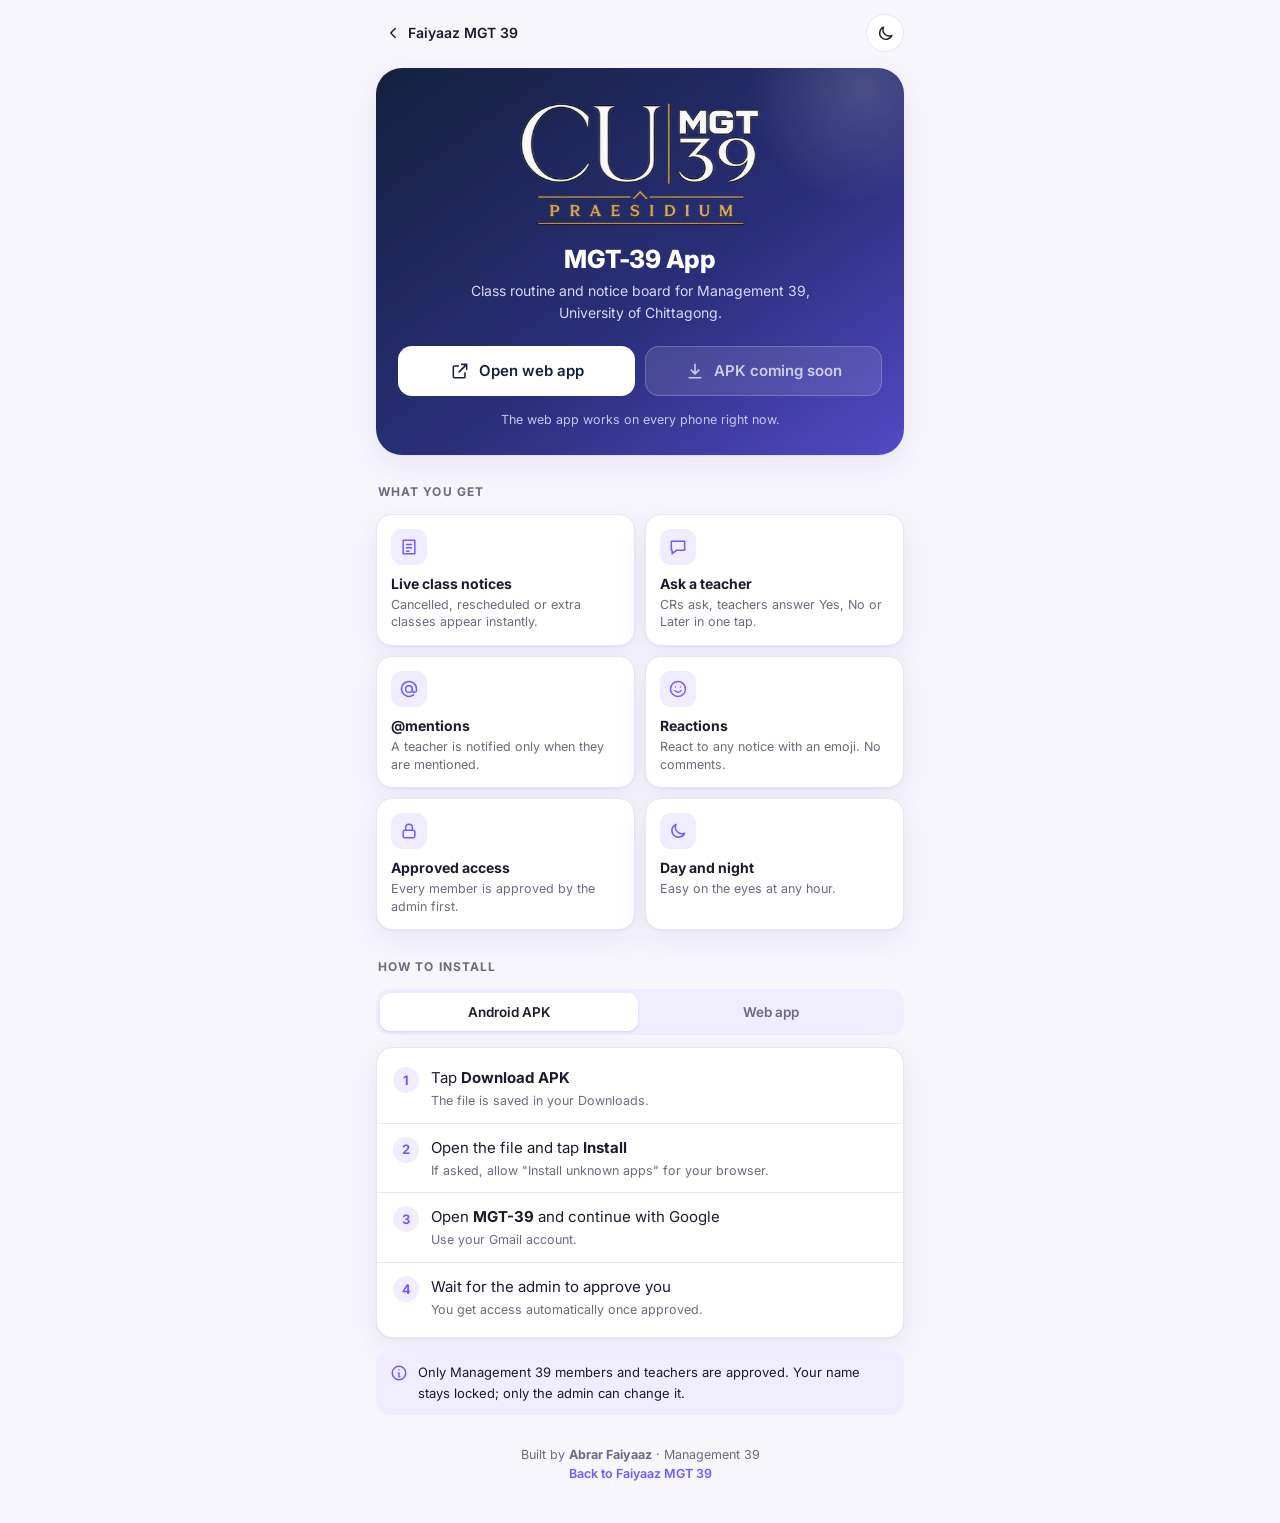
==== app.html @ 3774d243 "Add files via upload" ====
<!DOCTYPE html>
<html lang="en"><head><meta charset="utf-8">
<meta name="viewport" content="width=device-width, initial-scale=1, viewport-fit=cover">
<meta name="theme-color" content="#6d5dfc">
<title>MGT-39 App · Faiyaaz MGT 39</title>
<meta name="description" content="MGT-39: class routine and notice board for Management 39, University of Chittagong. Open the web app or download the Android APK.">
<meta property="og:title" content="MGT-39 App · Faiyaaz MGT 39">
<meta property="og:description" content="Class routine and notice board for Management 39, University of Chittagong.">
<link rel="preconnect" href="https://fonts.googleapis.com"><link rel="preconnect" href="https://fonts.gstatic.com" crossorigin>
<link rel="stylesheet" href="https://fonts.googleapis.com/css2?family=Inter:wght@400;500;600;700;800&display=swap" media="print" onload="this.media='all'">
<script>try{var t=localStorage.getItem("mgt_app_theme");if(t)document.documentElement.setAttribute("data-theme",t)}catch(e){}</script>
<style>
:root{--bg:#f7f6fd;--card:#fff;--ink:#1c1b2e;--mu:#6c6a80;--line:#e8e6f5;--ac:#6d5dfc;--soft:#efedff;--ok:#2f9e6e;--sh:0 1px 2px rgba(60,50,140,.06),0 10px 30px rgba(60,50,140,.08);color-scheme:light}
:root[data-theme="dark"]{--bg:#12111c;--card:#1b1a29;--ink:#ecebf7;--mu:#a09fb8;--line:#2a2940;--ac:#9086ff;--soft:#25233a;--sh:none;color-scheme:dark}
@media (prefers-color-scheme:dark){:root:not([data-theme="light"]){--bg:#12111c;--card:#1b1a29;--ink:#ecebf7;--mu:#a09fb8;--line:#2a2940;--ac:#9086ff;--soft:#25233a;--sh:none;color-scheme:dark}}
*{box-sizing:border-box;-webkit-tap-highlight-color:transparent}
html{-webkit-text-size-adjust:100%;scroll-behavior:smooth}
body{margin:0;background:var(--bg);color:var(--ink);font:15px/1.55 Inter,system-ui,-apple-system,"Segoe UI",Roboto,sans-serif;-webkit-font-smoothing:antialiased;transition:background-color .25s,color .25s}
.wrap{max-width:560px;margin:0 auto;padding:calc(env(safe-area-inset-top,0px) + 14px) 16px calc(40px + env(safe-area-inset-bottom,0px))}
.top{display:flex;align-items:center;justify-content:space-between;margin-bottom:16px}
.back{display:inline-flex;align-items:center;gap:6px;color:var(--ink);text-decoration:none;font-weight:600;font-size:14px;padding:8px 12px 8px 8px;border-radius:99px}
.back:active{background:var(--soft)}
.ib{width:38px;height:38px;border-radius:50%;border:1px solid var(--line);background:var(--card);color:var(--ink);display:flex;align-items:center;justify-content:center;cursor:pointer;outline:none}
svg{flex:0 0 auto}
.hero{position:relative;overflow:hidden;border-radius:26px;padding:34px 22px 26px;color:#fff;text-align:center;background:linear-gradient(145deg,#14213d 0%,#2a2f7b 58%,#6d5dfc 130%);box-shadow:var(--sh)}
.hero::after{content:"";position:absolute;width:260px;height:260px;right:-90px;top:-110px;border-radius:50%;background:radial-gradient(circle,rgba(255,255,255,.16),transparent 65%);pointer-events:none}
.hero img{width:min(66%,240px);height:auto;display:block;margin:0 auto 18px;animation:rise .8s cubic-bezier(.2,.7,.2,1) both}
.hero h1{font-size:25px;line-height:1.2;margin:0 0 6px;font-weight:800;letter-spacing:-.01em}
.hero p{margin:0 auto;max-width:340px;color:#d6d9f5;font-size:14px}
.cta{display:flex;flex-direction:column;gap:10px;margin-top:22px}
.btn{display:flex;align-items:center;justify-content:center;gap:9px;height:50px;border-radius:14px;font:600 15px Inter,system-ui,sans-serif;text-decoration:none;border:0;cursor:pointer;transition:transform .12s ease,opacity .2s}
.btn:active{transform:scale(.98)}
.btn.p{background:#fff;color:#14213d}
.btn.g{background:rgba(255,255,255,.14);color:#fff;box-shadow:inset 0 0 0 1px rgba(255,255,255,.28)}
.btn.off{opacity:.75;cursor:default}.btn.off:active{transform:none}
.meta{margin-top:14px;font-size:12.5px;color:#c4c8ee}
.sec{margin:28px 2px 12px;font-size:12px;font-weight:700;letter-spacing:.09em;text-transform:uppercase;color:var(--mu)}
.grid{display:grid;grid-template-columns:1fr 1fr;gap:10px}
.f{background:var(--card);border:1px solid var(--line);border-radius:16px;padding:14px;box-shadow:var(--sh)}
.f i{display:flex;width:36px;height:36px;border-radius:11px;background:var(--soft);color:var(--ac);align-items:center;justify-content:center;margin-bottom:10px}
.f b{display:block;font-size:14px;line-height:1.3;margin-bottom:3px}
.f span{font-size:12.5px;color:var(--mu);line-height:1.4;display:block}
.seg{display:grid;grid-template-columns:1fr 1fr;gap:4px;padding:4px;background:var(--soft);border-radius:13px;margin-bottom:12px}
.seg button{height:38px;border:0;border-radius:10px;background:transparent;color:var(--mu);font:600 13.5px Inter,system-ui,sans-serif;cursor:pointer;outline:none;transition:background-color .2s,color .2s}
.seg button.on{background:var(--card);color:var(--ink);box-shadow:0 1px 3px rgba(0,0,0,.12)}
.steps{counter-reset:s;list-style:none;margin:0;padding:6px 0;background:var(--card);border:1px solid var(--line);border-radius:16px;box-shadow:var(--sh)}
.steps li{counter-increment:s;display:flex;gap:12px;padding:12px 16px;align-items:flex-start}
.steps li+li{border-top:1px solid var(--line)}
.steps li::before{content:counter(s);flex:0 0 26px;height:26px;border-radius:50%;background:var(--soft);color:var(--ac);font-weight:700;font-size:13px;display:flex;align-items:center;justify-content:center;margin-top:1px}
.steps small{display:block;color:var(--mu);font-size:12.5px;margin-top:2px}
.hide{display:none}
.note{display:flex;gap:10px;align-items:flex-start;margin-top:12px;padding:12px 14px;border-radius:14px;background:var(--soft);color:var(--ink);font-size:13px}
.note svg{color:var(--ac);margin-top:2px}
.foot{margin-top:30px;text-align:center;color:var(--mu);font-size:12.5px}
.foot a{color:var(--ac);font-weight:600;text-decoration:none}
@keyframes rise{from{opacity:0;transform:translateY(10px) scale(.96)}to{opacity:1;transform:none}}
@media (min-width:480px){.cta{flex-direction:row}.cta .btn{flex:1}}
@media (prefers-reduced-motion:reduce){*{animation:none!important;transition:none!important}}
</style></head><body>
<div class="wrap">
  <div class="top">
    <a class="back" href="./#/"><svg width="18" height="18" viewBox="0 0 24 24" fill="none" stroke="currentColor" stroke-width="1.9" stroke-linecap="round" stroke-linejoin="round"><path d="M15 6l-6 6 6 6"/></svg>Faiyaaz MGT 39</a>
    <button class="ib" id="tg" aria-label="Day or night mode"></button>
  </div>

  <section class="hero">
    <img src="[data-uri]" alt="CU MGT-39 Praesidium">
    <h1>MGT-39 App</h1>
    <p>Class routine and notice board for Management 39, University of Chittagong.</p>
    <div class="cta">
      <a class="btn p" id="web" href="https://abrarfaiyaaz89.github.io/MGT-39/" target="_blank" rel="noopener"><svg width="20" height="20" viewBox="0 0 24 24" fill="none" stroke="currentColor" stroke-width="1.9" stroke-linecap="round" stroke-linejoin="round"><path d="M14 4h6v6M20 4l-9 9M18 14v5a1 1 0 01-1 1H5a1 1 0 01-1-1V7a1 1 0 011-1h5"/></svg>Open web app</a>
      <a class="btn g" id="apk" href="#"><svg width="20" height="20" viewBox="0 0 24 24" fill="none" stroke="currentColor" stroke-width="1.9" stroke-linecap="round" stroke-linejoin="round"><path d="M12 4v11M7.5 11l4.5 4.5 4.5-4.5M5 20h14"/></svg><span id="apkt">Download APK</span></a>
    </div>
    <div class="meta" id="meta"></div>
  </section>

  <div class="sec">What you get</div>
  <div class="grid">
    <div class="f"><i><svg width="20" height="20" viewBox="0 0 24 24" fill="none" stroke="currentColor" stroke-width="1.8" stroke-linecap="round" stroke-linejoin="round"><path d="M5 4h14v16H5z M9 9h6 M9 13h6 M9 17h3"/></svg></i><b>Live class notices</b><span>Cancelled, rescheduled or extra classes appear instantly.</span></div>
    <div class="f"><i><svg width="20" height="20" viewBox="0 0 24 24" fill="none" stroke="currentColor" stroke-width="1.8" stroke-linecap="round" stroke-linejoin="round"><path d="M4 5h16v11H10l-5 4v-4H4z"/></svg></i><b>Ask a teacher</b><span>CRs ask, teachers answer Yes, No or Later in one tap.</span></div>
    <div class="f"><i><svg width="20" height="20" viewBox="0 0 24 24" fill="none" stroke="currentColor" stroke-width="1.8" stroke-linecap="round" stroke-linejoin="round"><circle cx="12" cy="12" r="4"/><path d="M16 12v1.5a2.5 2.5 0 005 0V12a9 9 0 10-3.5 7.1"/></svg></i><b>@mentions</b><span>A teacher is notified only when they are mentioned.</span></div>
    <div class="f"><i><svg width="20" height="20" viewBox="0 0 24 24" fill="none" stroke="currentColor" stroke-width="1.8" stroke-linecap="round" stroke-linejoin="round"><circle cx="12" cy="12" r="9"/><path d="M8.5 14c.9 1.2 2.1 1.8 3.5 1.8s2.6-.6 3.5-1.8M9 9.5h.01M15 9.5h.01"/></svg></i><b>Reactions</b><span>React to any notice with an emoji. No comments.</span></div>
    <div class="f"><i><svg width="20" height="20" viewBox="0 0 24 24" fill="none" stroke="currentColor" stroke-width="1.8" stroke-linecap="round" stroke-linejoin="round"><rect x="5" y="11" width="14" height="9" rx="2"/><path d="M8 11V8a4 4 0 018 0v3"/></svg></i><b>Approved access</b><span>Every member is approved by the admin first.</span></div>
    <div class="f"><i><svg width="20" height="20" viewBox="0 0 24 24" fill="none" stroke="currentColor" stroke-width="1.8" stroke-linecap="round" stroke-linejoin="round"><path d="M20 14.5A8 8 0 019.5 4a8 8 0 1010.5 10.5z"/></svg></i><b>Day and night</b><span>Easy on the eyes at any hour.</span></div>
  </div>

  <div class="sec">How to install</div>
  <div class="seg"><button class="on" data-t="apk">Android APK</button><button data-t="web">Web app</button></div>
  <ol class="steps" id="s-apk">
    <li><div>Tap <b>Download APK</b><small>The file is saved in your Downloads.</small></div></li>
    <li><div>Open the file and tap <b>Install</b><small>If asked, allow "Install unknown apps" for your browser.</small></div></li>
    <li><div>Open <b>MGT-39</b> and continue with Google<small>Use your Gmail account.</small></div></li>
    <li><div>Wait for the admin to approve you<small>You get access automatically once approved.</small></div></li>
  </ol>
  <ol class="steps hide" id="s-web">
    <li><div>Open the web app in <b>Chrome</b> (Safari on iPhone)<small>Tap <b>Open web app</b> above.</small></div></li>
    <li><div>Tap the browser menu, then <b>Install app</b><small>On iPhone: Share, then <b>Add to Home Screen</b>.</small></div></li>
    <li><div>Open <b>MGT-39</b> from your home screen<small>Continue with Google using your Gmail.</small></div></li>
    <li><div>Wait for the admin to approve you<small>You get access automatically once approved.</small></div></li>
  </ol>
  <div class="note"><svg width="18" height="18" viewBox="0 0 24 24" fill="none" stroke="currentColor" stroke-width="1.9" stroke-linecap="round" stroke-linejoin="round"><circle cx="12" cy="12" r="9"/><path d="M12 8h.01M11 12h1v5h1"/></svg><div>Only Management 39 members and teachers are approved. Your name stays locked; only the admin can change it.</div></div>

  <div class="foot">Built by <b>Abrar Faiyaaz</b> · Management 39<br><a href="./#/">Back to Faiyaaz MGT 39</a></div>
</div>
<script>
/* After you upload the APK to this repo, put its path here, for example "downloads/MGT-39.apk" */
var APK_URL="";
var APK_VERSION="";
(function(){
  var apk=document.getElementById("apk"),t=document.getElementById("apkt"),m=document.getElementById("meta");
  if(APK_URL){apk.href=APK_URL;apk.setAttribute("download","MGT-39.apk");m.textContent=APK_VERSION?("Android APK · "+APK_VERSION):"Android APK"}
  else{apk.className="btn g off";apk.removeAttribute("href");apk.setAttribute("aria-disabled","true");t.textContent="APK coming soon";m.textContent="The web app works on every phone right now."}
  var SUN='<svg width="19" height="19" viewBox="0 0 24 24" fill="none" stroke="currentColor" stroke-width="1.8" stroke-linecap="round" stroke-linejoin="round"><circle cx="12" cy="12" r="4"/><path d="M12 3v2M12 19v2M3 12h2M19 12h2M5.6 5.6L7 7M17 17l1.4 1.4M18.4 5.6L17 7M7 17l-1.4 1.4"/></svg>',
      MOON='<svg width="19" height="19" viewBox="0 0 24 24" fill="none" stroke="currentColor" stroke-width="1.8" stroke-linecap="round" stroke-linejoin="round"><path d="M20 14.5A8 8 0 019.5 4a8 8 0 1010.5 10.5z"/></svg>',
      tg=document.getElementById("tg");
  function dark(){return (document.documentElement.getAttribute("data-theme")||(matchMedia("(prefers-color-scheme:dark)").matches?"dark":"light"))==="dark"}
  function paint(){tg.innerHTML=dark()?SUN:MOON}
  tg.onclick=function(){var n=dark()?"light":"dark";document.documentElement.setAttribute("data-theme",n);try{localStorage.setItem("mgt_app_theme",n)}catch(e){}paint()};
  paint();
  var seg=document.querySelectorAll(".seg button");
  seg.forEach(function(b){b.onclick=function(){seg.forEach(function(x){x.classList.toggle("on",x===b)});document.getElementById("s-apk").classList.toggle("hide",b.dataset.t!=="apk");document.getElementById("s-web").classList.toggle("hide",b.dataset.t!=="web")}});
})();
</script></body></html>
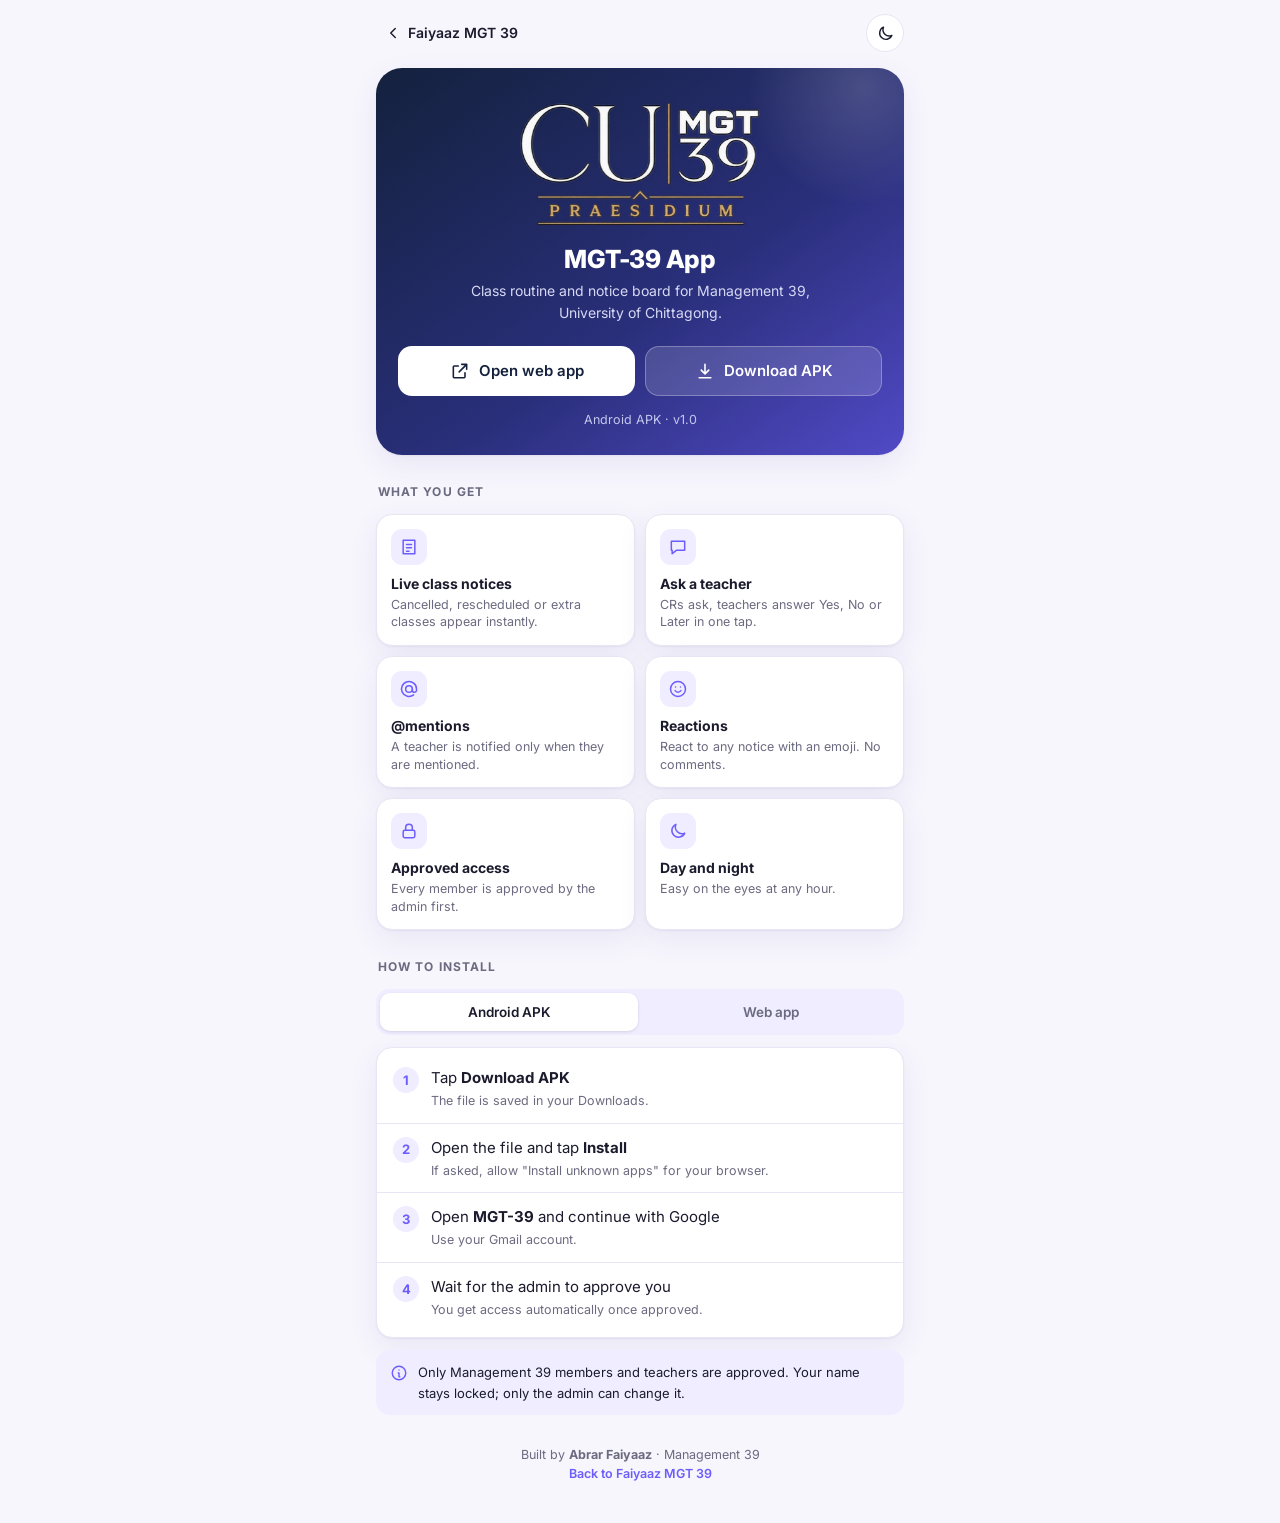
==== commit db3f3f94: "Update app.html" ====
--- a/app.html
+++ b/app.html
@@ -104,8 +104,8 @@
 </div>
 <script>
 /* After you upload the APK to this repo, put its path here, for example "downloads/MGT-39.apk" */
-var APK_URL="";
-var APK_VERSION="";
+var APK_URL="MGT-39.apk";
+var APK_VERSION="v1.0";
 (function(){
   var apk=document.getElementById("apk"),t=document.getElementById("apkt"),m=document.getElementById("meta");
   if(APK_URL){apk.href=APK_URL;apk.setAttribute("download","MGT-39.apk");m.textContent=APK_VERSION?("Android APK · "+APK_VERSION):"Android APK"}
